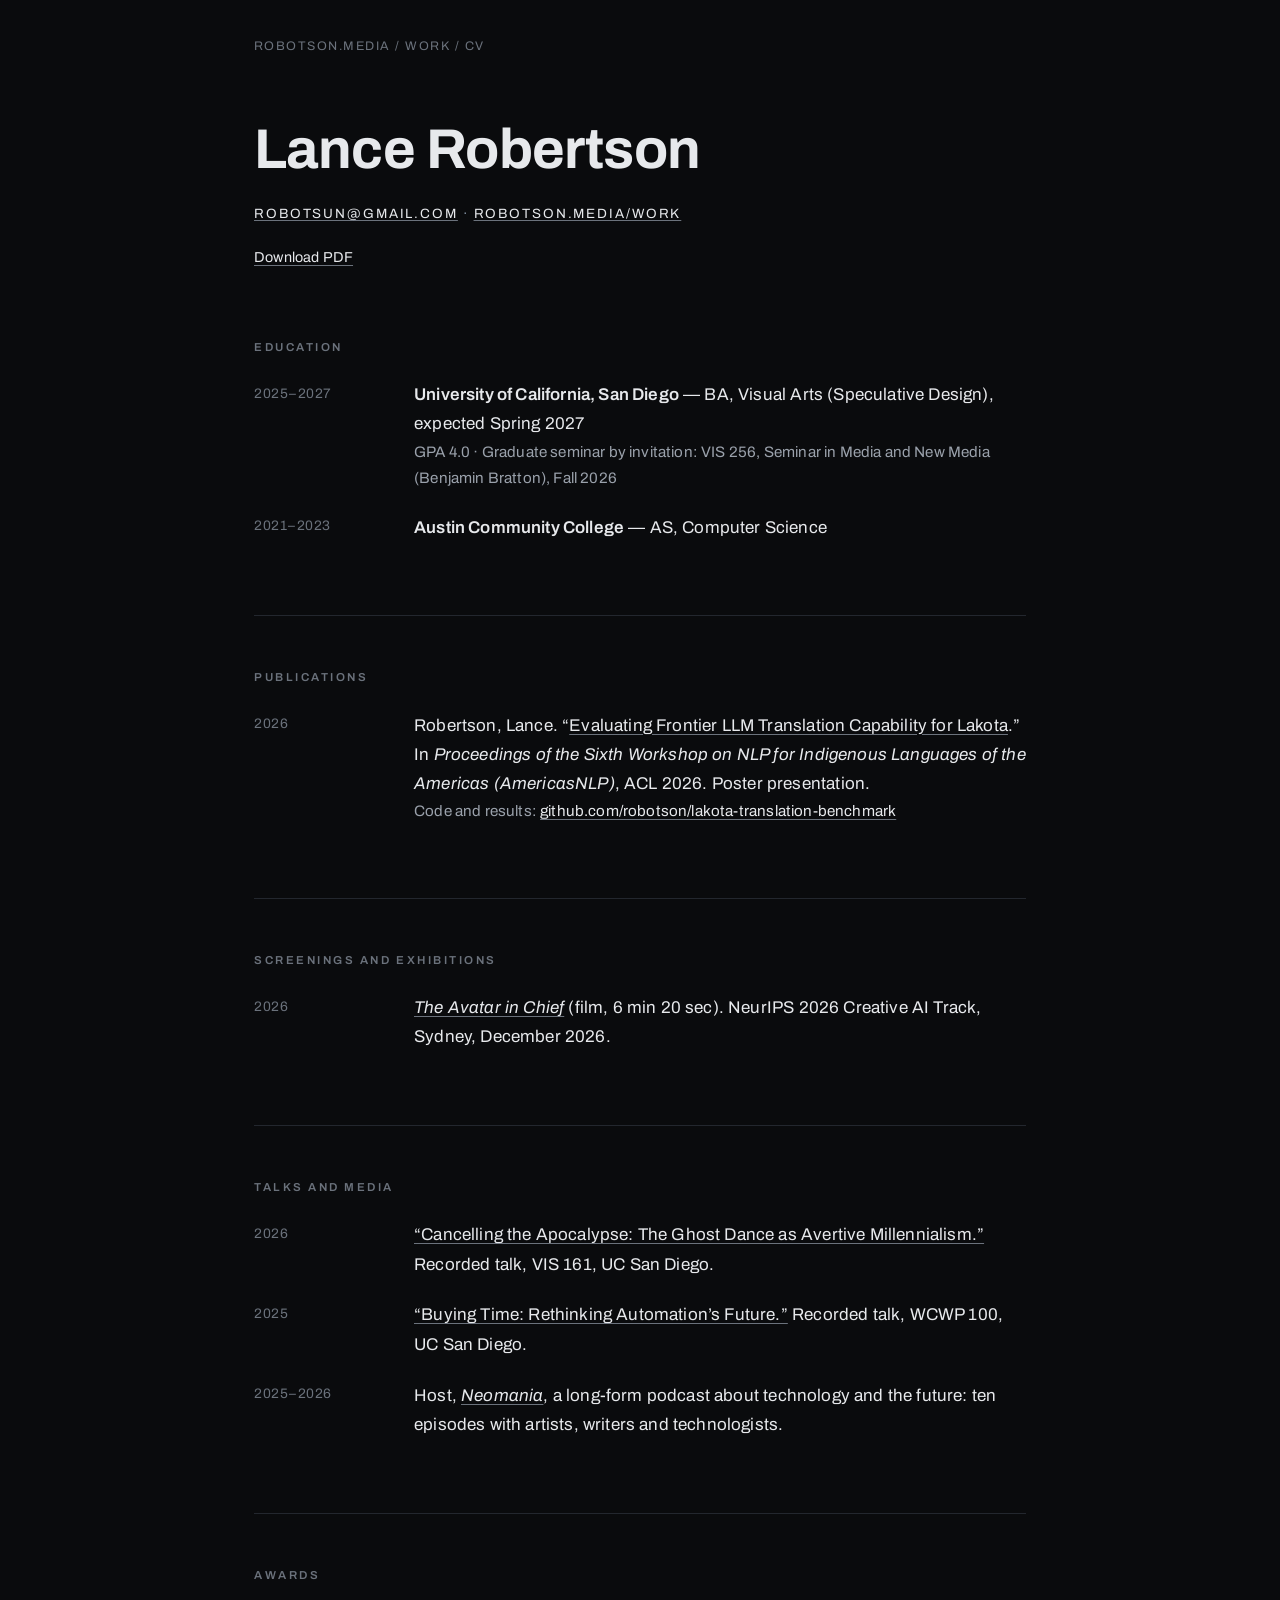
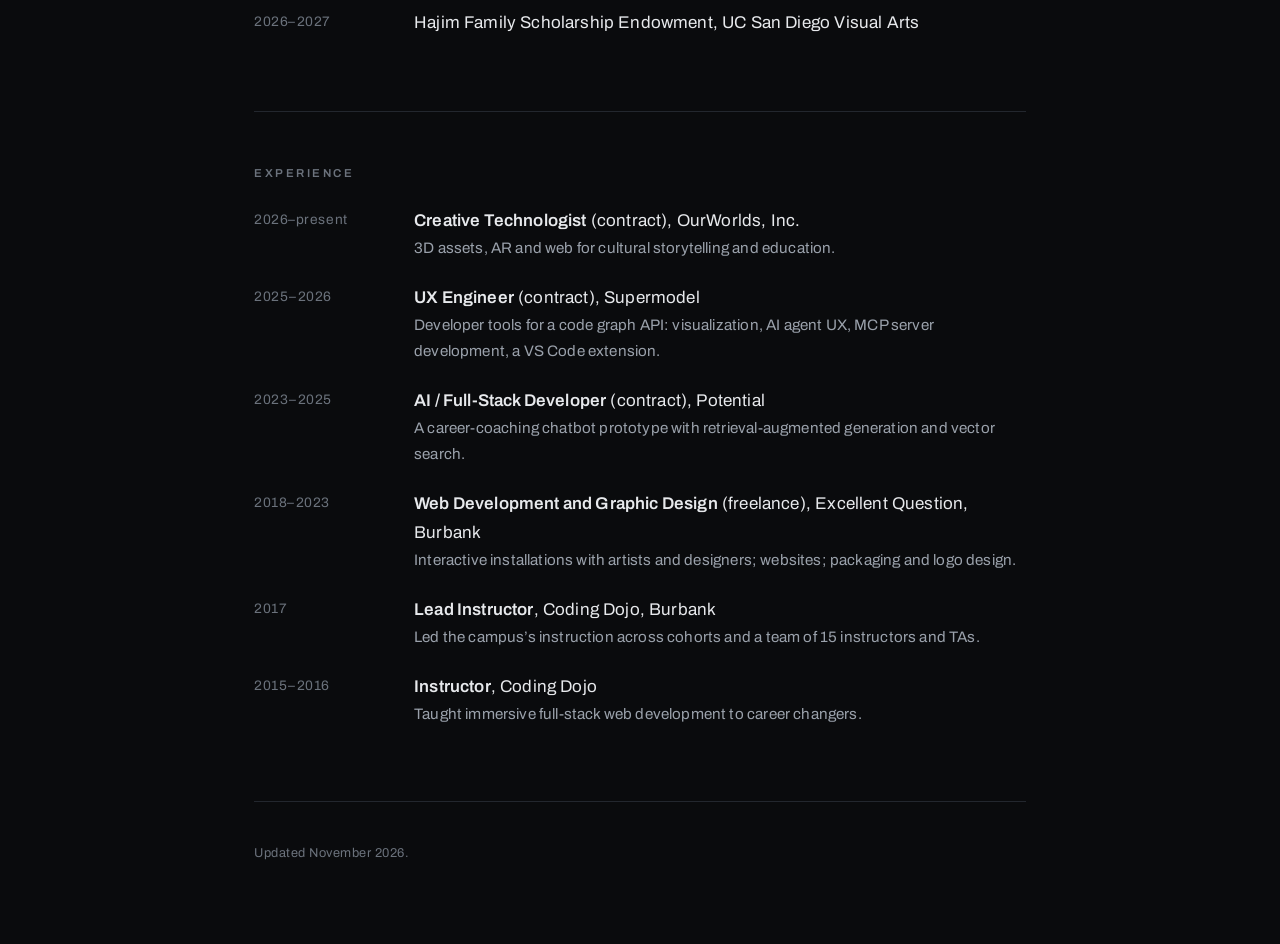
==== cv/index.html @ a9180d60 "New homepage; obfuscate email on homepage and CV - Replace index.html with the approved redesign (bi" ====
<!DOCTYPE html>
<html lang="en">
<head>
    <meta charset="UTF-8">
    <meta name="viewport" content="width=device-width, initial-scale=1.0">
    <meta name="robots" content="noindex">
    <title>CV — Lance Robertson</title>
    <meta name="description" content="Curriculum vitae of Lance Robertson.">
    <meta property="og:title" content="CV — Lance Robertson">
    <meta property="og:description" content="Curriculum vitae of Lance Robertson.">
    <meta property="og:url" content="https://robotson.media/cv/">
    <link rel="preconnect" href="https://fonts.googleapis.com">
    <link rel="preconnect" href="https://fonts.gstatic.com" crossorigin>
    <link href="https://fonts.googleapis.com/css2?family=Archivo:wght@400;500;600;700&display=swap" rel="stylesheet">
    <link rel="stylesheet" href="/assets/work.css">
</head>
<body>
<main class="wrap">

    <nav class="crumbs"><a href="/">robotson.media</a> / <a href="/work/">work</a> / cv</nav>

    <header class="hero hero--left">
        <h1 class="title">Lance Robertson</h1>
        <p class="meta"><a class="em" data-u="robotsun" data-d="gmail.com">robotsun [at] gmail [dot] com</a> · <a href="/work/">robotson.media/work</a></p>
        <p class="links noprint"><a href="/cv/Lance-Robertson-CV.pdf">Download PDF</a></p>
    </header>

    <section class="block" id="education">
        <p class="eyebrow">Education</p>
        <ul class="entries">
            <li><span class="when">2025–2027</span><span class="what"><strong>University of California, San Diego</strong> — BA, Visual Arts (Speculative Design), expected Spring 2027<span class="note">GPA 4.0 · Graduate seminar by invitation: VIS 256, Seminar in Media and New Media (Benjamin Bratton), Fall 2026</span></span></li>
            <li><span class="when">2021–2023</span><span class="what"><strong>Austin Community College</strong> — AS, Computer Science</span></li>
        </ul>
    </section>

    <section class="block" id="publications">
        <p class="eyebrow">Publications</p>
        <ul class="entries">
            <li><span class="when">2026</span><span class="what">Robertson, Lance. “<a href="https://aclanthology.org/2026.americasnlp-6.2/">Evaluating Frontier LLM Translation Capability for Lakota</a>.” In <em>Proceedings of the Sixth Workshop on NLP for Indigenous Languages of the Americas (AmericasNLP)</em>, ACL 2026. Poster presentation.<span class="note">Code and results: <a href="https://github.com/robotson/lakota-translation-benchmark">github.com/robotson/lakota-translation-benchmark</a></span></span></li>
        </ul>
    </section>

    <section class="block" id="screenings">
        <p class="eyebrow">Screenings and exhibitions</p>
        <ul class="entries">
            <li><span class="when">2026</span><span class="what"><a href="/work/avatar-in-chief/"><em>The Avatar in Chief</em></a> (film, 6 min 20 sec). NeurIPS 2026 Creative AI Track, Sydney, December 2026.</span></li>
        </ul>
    </section>

    <section class="block" id="talks">
        <p class="eyebrow">Talks and media</p>
        <ul class="entries">
            <li><span class="when">2026</span><span class="what"><a href="/work/talks/#ghost-dance">“Cancelling the Apocalypse: The Ghost Dance as Avertive Millennialism.”</a> Recorded talk, VIS 161, UC San Diego.</span></li>
            <li><span class="when">2025</span><span class="what"><a href="/work/talks/#buying-time">“Buying Time: Rethinking Automation’s Future.”</a> Recorded talk, WCWP 100, UC San Diego.</span></li>
            <li><span class="when">2025–2026</span><span class="what">Host, <a href="https://neomania.net/"><em>Neomania</em></a>, a long-form podcast about technology and the future: ten episodes with artists, writers and technologists.</span></li>
        </ul>
    </section>

    <section class="block" id="awards">
        <p class="eyebrow">Awards</p>
        <ul class="entries">
            <li><span class="when">2026–2027</span><span class="what">Hajim Family Scholarship Endowment, UC San Diego Visual Arts</span></li>
        </ul>
    </section>

    <section class="block" id="experience">
        <p class="eyebrow">Experience</p>
        <ul class="entries">
            <li><span class="when">2026–present</span><span class="what"><strong>Creative Technologist</strong> (contract), OurWorlds, Inc.<span class="note">3D assets, AR and web for cultural storytelling and education.</span></span></li>
            <li><span class="when">2025–2026</span><span class="what"><strong>UX Engineer</strong> (contract), Supermodel<span class="note">Developer tools for a code graph API: visualization, AI agent UX, MCP server development, a VS Code extension.</span></span></li>
            <li><span class="when">2023–2025</span><span class="what"><strong>AI / Full-Stack Developer</strong> (contract), Potential<span class="note">A career-coaching chatbot prototype with retrieval-augmented generation and vector search.</span></span></li>
            <li><span class="when">2018–2023</span><span class="what"><strong>Web Development and Graphic Design</strong> (freelance), Excellent Question, Burbank<span class="note">Interactive installations with artists and designers; websites; packaging and logo design.</span></span></li>
            <li><span class="when">2017</span><span class="what"><strong>Lead Instructor</strong>, Coding Dojo, Burbank<span class="note">Led the campus’s instruction across cohorts and a team of 15 instructors and TAs.</span></span></li>
            <li><span class="when">2015–2016</span><span class="what"><strong>Instructor</strong>, Coding Dojo<span class="note">Taught immersive full-stack web development to career changers.</span></span></li>
        </ul>
    </section>

    <footer class="colophon">Updated November 2026.</footer>
</main>
<script src="/assets/contact.js" defer></script>
</body>
</html>
---- assets/work.css ----
/* Shared styles for /cv/ and /work/ pages. Matches /work/avatar-in-chief/. */
:root {
  --ground: #0a0b0d;
  --panel:  #101216;
  --hair:   #23272e;
  --text:   #e7e9ec;
  --muted:  #9aa1ab;
  --faint:  #6b727c;
  --cold:   #8fa0b3;
  --measure: 68ch;
}
* { box-sizing: border-box; }
html { -webkit-text-size-adjust: 100%; }
body {
  margin: 0;
  background-color: var(--ground);
  color: var(--text);
  font-family: 'Archivo', system-ui, -apple-system, 'Segoe UI', sans-serif;
  line-height: 1.72;
  font-size: 1.0625rem;
  letter-spacing: 0.01em;
  -webkit-font-smoothing: antialiased;
  text-rendering: optimizeLegibility;
}
a { color: var(--text); text-decoration-color: var(--faint); text-underline-offset: 0.18em; }
a:hover { color: var(--cold); text-decoration-color: var(--cold); }
.wrap { max-width: 820px; margin: 0 auto; padding: 0 1.5rem; }

.crumbs { padding-top: 2.25rem; font-size: 0.78rem; letter-spacing: 0.12em; text-transform: uppercase; color: var(--faint); }
.crumbs a { color: var(--faint); text-decoration: none; }
.crumbs a:hover { color: var(--cold); }

.hero { padding: 4rem 0 1rem; text-align: center; }
.hero--left { text-align: left; }
h1.title { font-weight: 700; font-size: clamp(2.1rem, 6.5vw, 3.5rem); line-height: 1.04; letter-spacing: -0.01em; margin: 0; text-wrap: balance; }
.meta { margin: 1.4rem 0 0; font-size: 0.84rem; letter-spacing: 0.14em; text-transform: uppercase; color: var(--cold); }

.figure { margin: 3rem auto 1rem; }
.figure img { display: block; width: 100%; height: auto; border: 1px solid var(--hair); background: var(--panel); }
.figure--narrow { max-width: 520px; }
.figure figcaption { margin-top: 0.85rem; font-size: 0.72rem; letter-spacing: 0.08em; text-transform: uppercase; color: var(--faint); text-align: center; }

.video { margin: 1.5rem 0 0.75rem; position: relative; aspect-ratio: 16 / 9; width: 100%; background: #000; border: 1px solid var(--hair); }
.video iframe { position: absolute; inset: 0; width: 100%; height: 100%; border: 0; }

section.block { padding: 3.25rem 0; border-top: 1px solid var(--hair); }
section.block:first-of-type { border-top: none; }
.eyebrow { font-size: 0.72rem; font-weight: 600; letter-spacing: 0.22em; text-transform: uppercase; color: var(--faint); margin: 0 0 1.4rem; }
.prose { max-width: var(--measure); }
.prose p { margin: 0 0 1.25rem; }
.prose p:last-child { margin-bottom: 0; }
.lede { font-size: 1.18rem; line-height: 1.6; }
h2.item { font-size: 1.3rem; font-weight: 600; line-height: 1.3; margin: 0 0 0.4rem; }
.sub { color: var(--muted); font-size: 0.95rem; margin: 0 0 1rem; }

/* Lists of entries (work index, CV) */
.entries { list-style: none; margin: 0; padding: 0; }
.entries li { display: grid; grid-template-columns: 8.5rem 1fr; gap: 0 1.5rem; padding: 0 0 1.35rem; }
.entries .when { color: var(--faint); font-size: 0.86rem; letter-spacing: 0.04em; padding-top: 0.12rem; }
.entries .what { min-width: 0; }
.entries .what strong { font-weight: 600; }
.entries .what .note { display: block; color: var(--muted); font-size: 0.95rem; }
.links { display: flex; flex-wrap: wrap; gap: 0.5rem 1.4rem; margin: 1.25rem 0 0; padding: 0; list-style: none; font-size: 0.9rem; }

.colophon { border-top: 1px solid var(--hair); padding: 2.5rem 0 5rem; font-size: 0.8rem; letter-spacing: 0.04em; color: var(--faint); }
.colophon a { color: inherit; }

@media (max-width: 600px) {
  .hero { padding-top: 2.75rem; }
  body { font-size: 1rem; }
  section.block { padding: 2.5rem 0; }
  .entries li { grid-template-columns: 1fr; }
  .entries .when { padding-top: 0; }
}
@media print {
  :root { --ground: #fff; --panel: #fff; --hair: #ccc; --text: #111; --muted: #444; --faint: #666; --cold: #333; }
  body { font-size: 10.5pt; line-height: 1.45; }
  .crumbs, .noprint { display: none; }
  .hero { padding: 0 0 0.5rem; }
  section.block { padding: 1rem 0; break-inside: avoid-page; }
  a { text-decoration: none; }
}
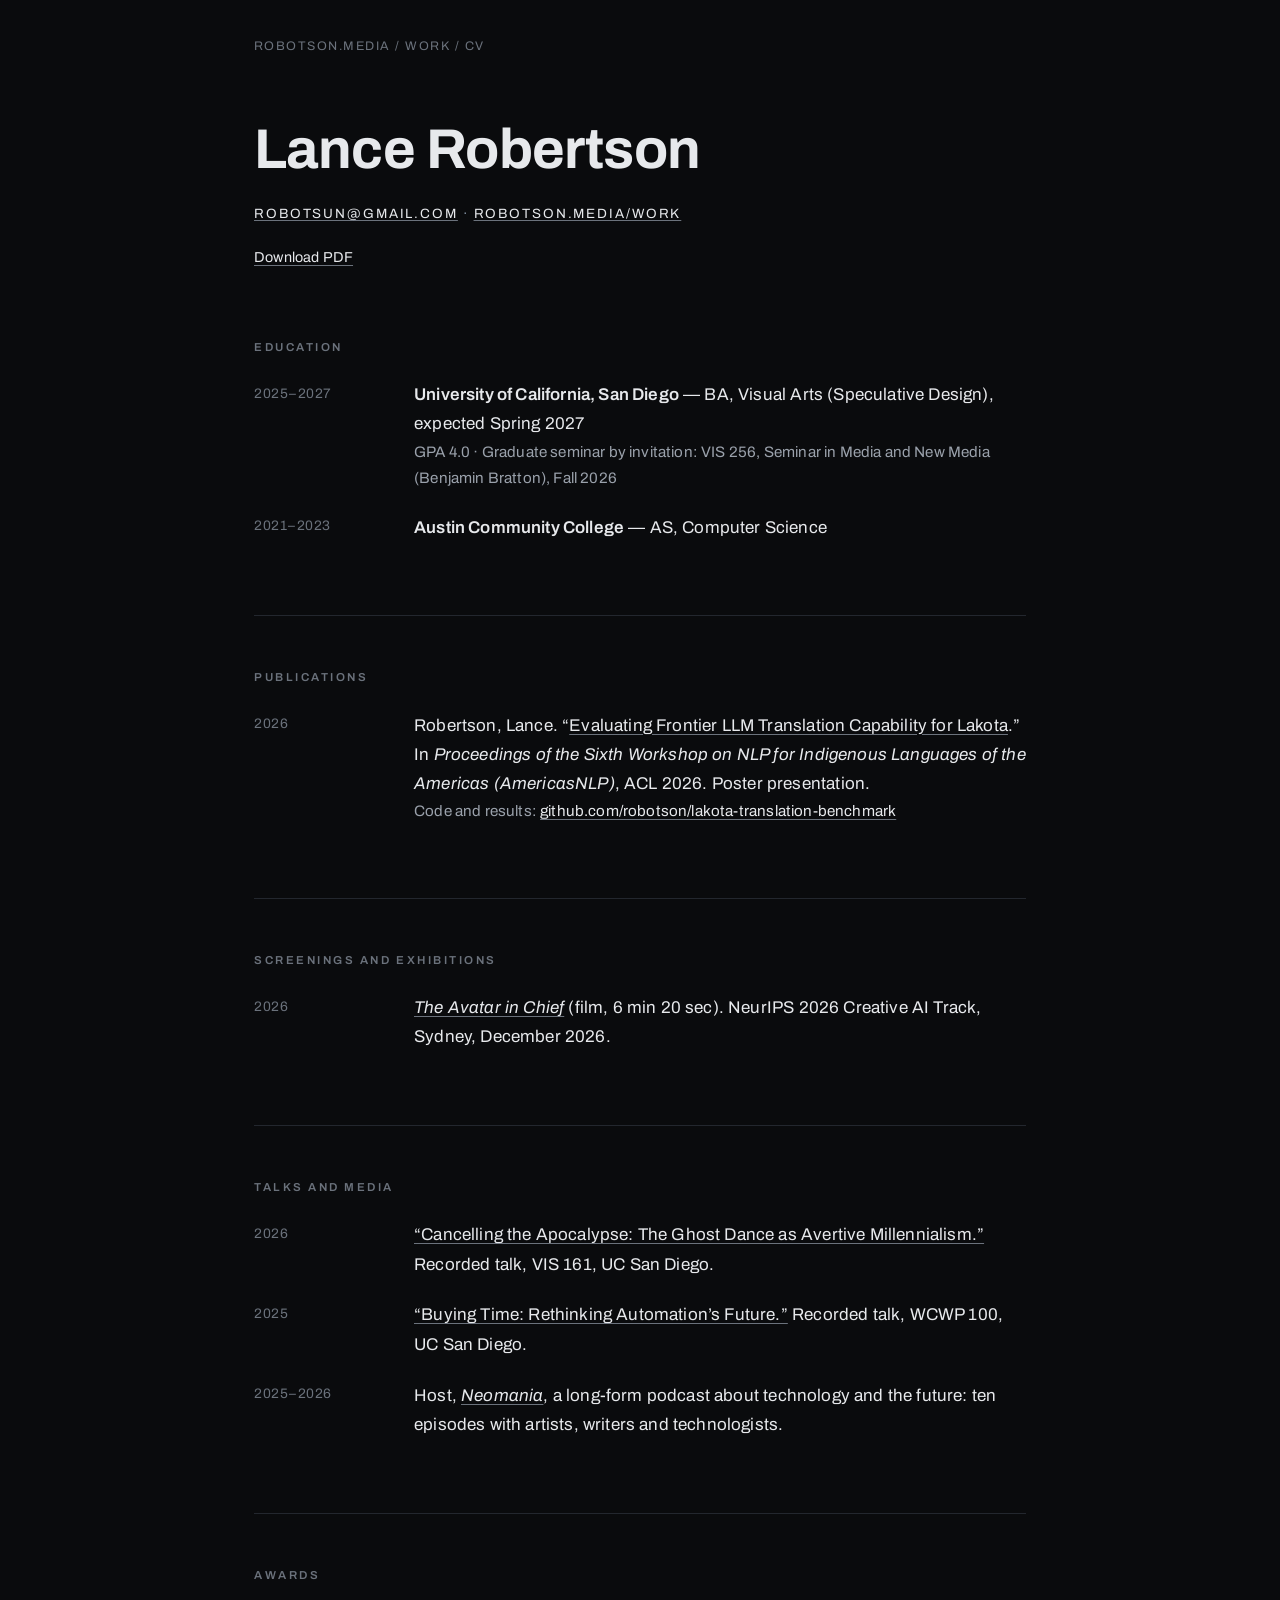
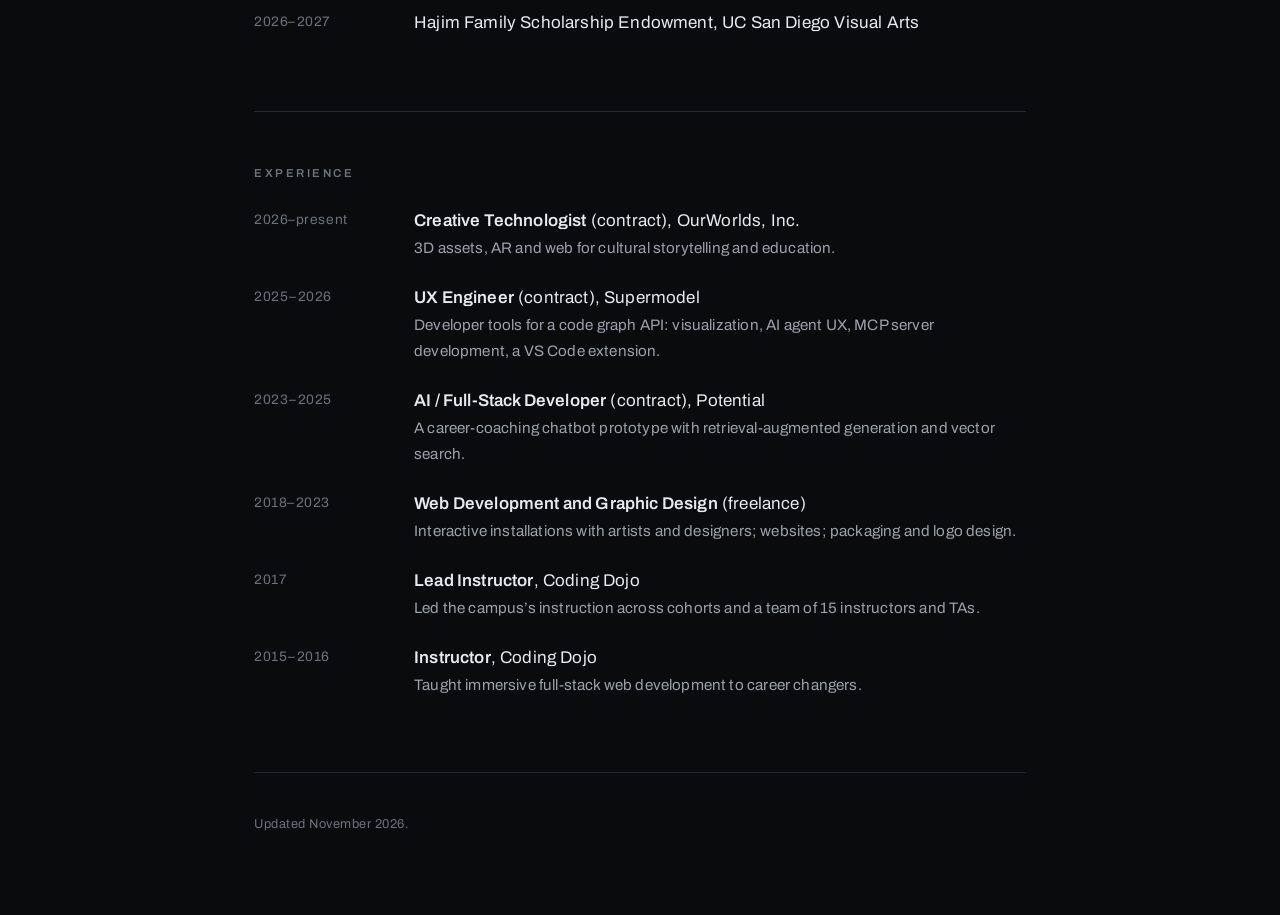
==== commit edd75f8c: "CV: drop Excellent Question and Burbank; regenerate PDF Co-Authored-By: Claude Opus 5.5 <noreply@ant" ====
--- a/cv/index.html
+++ b/cv/index.html
@@ -69,8 +69,8 @@
             <li><span class="when">2026–present</span><span class="what"><strong>Creative Technologist</strong> (contract), OurWorlds, Inc.<span class="note">3D assets, AR and web for cultural storytelling and education.</span></span></li>
             <li><span class="when">2025–2026</span><span class="what"><strong>UX Engineer</strong> (contract), Supermodel<span class="note">Developer tools for a code graph API: visualization, AI agent UX, MCP server development, a VS Code extension.</span></span></li>
             <li><span class="when">2023–2025</span><span class="what"><strong>AI / Full-Stack Developer</strong> (contract), Potential<span class="note">A career-coaching chatbot prototype with retrieval-augmented generation and vector search.</span></span></li>
-            <li><span class="when">2018–2023</span><span class="what"><strong>Web Development and Graphic Design</strong> (freelance), Excellent Question, Burbank<span class="note">Interactive installations with artists and designers; websites; packaging and logo design.</span></span></li>
-            <li><span class="when">2017</span><span class="what"><strong>Lead Instructor</strong>, Coding Dojo, Burbank<span class="note">Led the campus’s instruction across cohorts and a team of 15 instructors and TAs.</span></span></li>
+            <li><span class="when">2018–2023</span><span class="what"><strong>Web Development and Graphic Design</strong> (freelance)<span class="note">Interactive installations with artists and designers; websites; packaging and logo design.</span></span></li>
+            <li><span class="when">2017</span><span class="what"><strong>Lead Instructor</strong>, Coding Dojo<span class="note">Led the campus’s instruction across cohorts and a team of 15 instructors and TAs.</span></span></li>
             <li><span class="when">2015–2016</span><span class="what"><strong>Instructor</strong>, Coding Dojo<span class="note">Taught immersive full-stack web development to career changers.</span></span></li>
         </ul>
     </section>
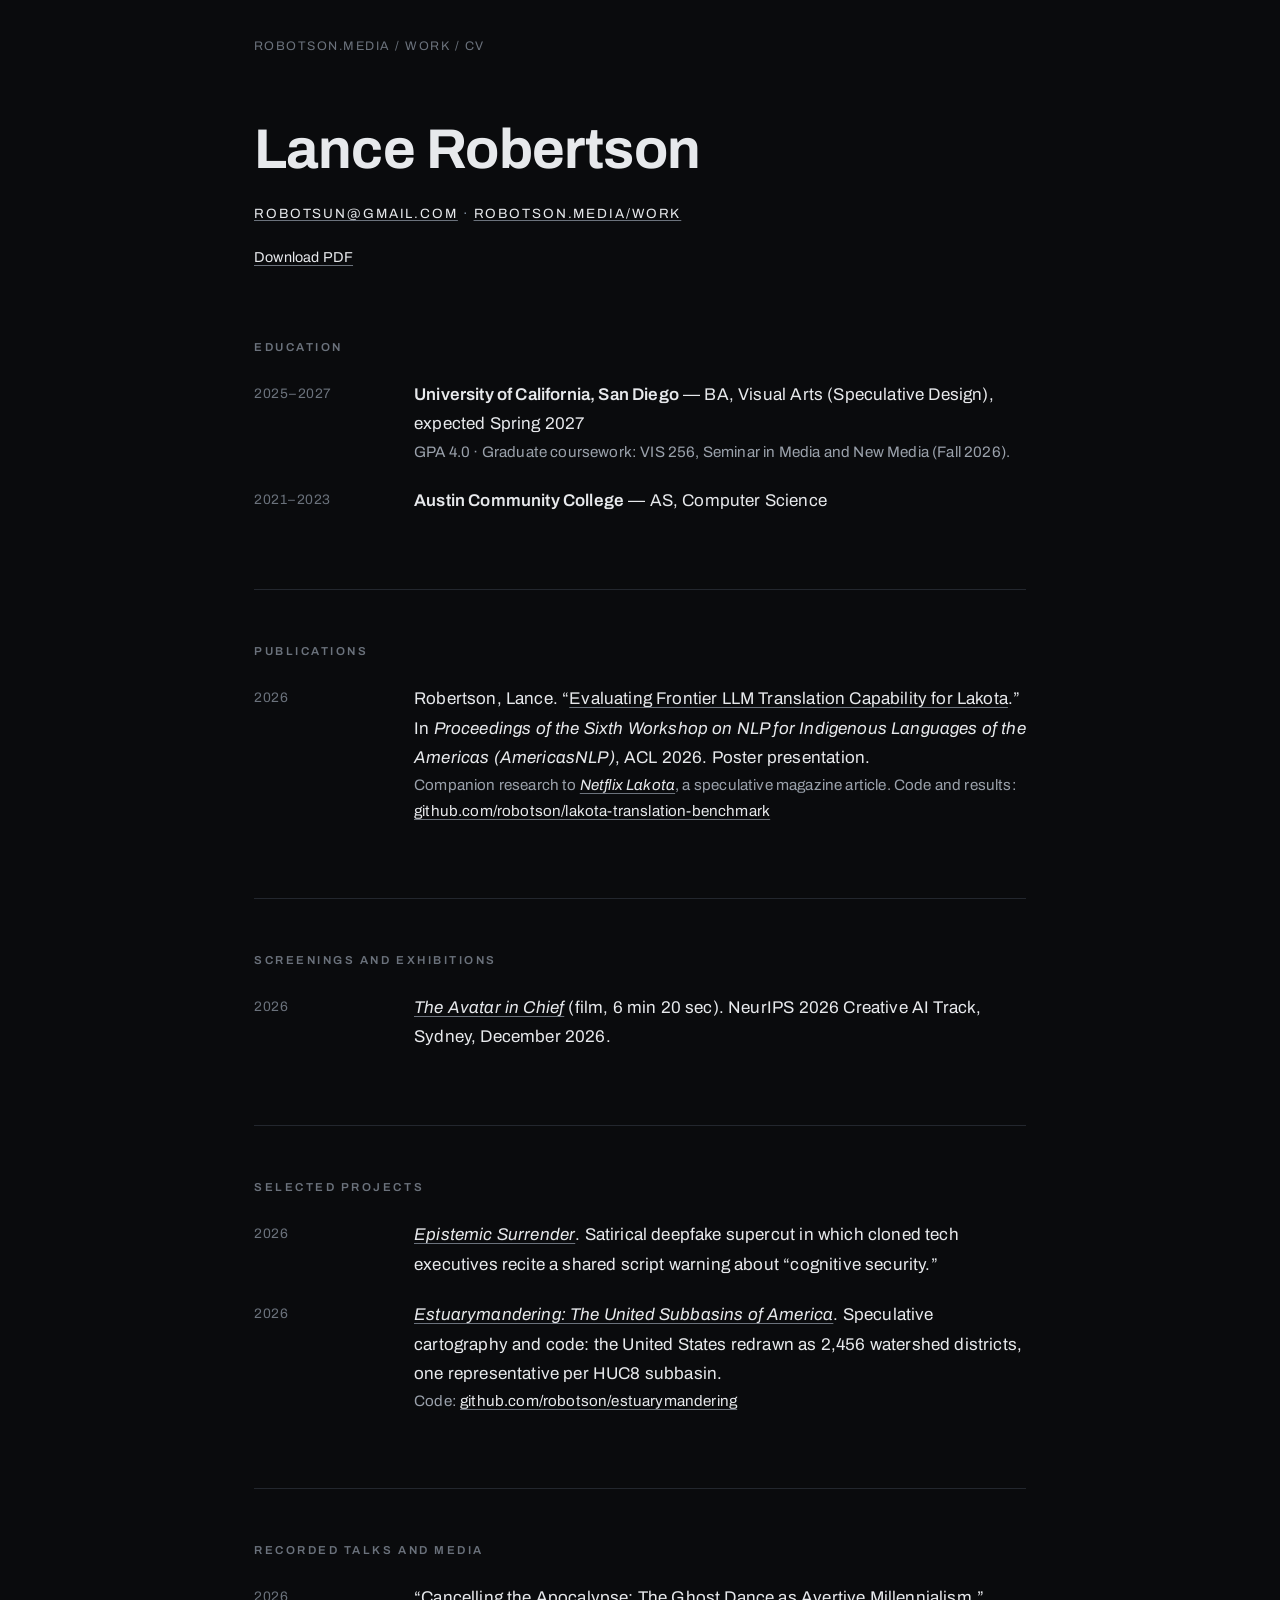
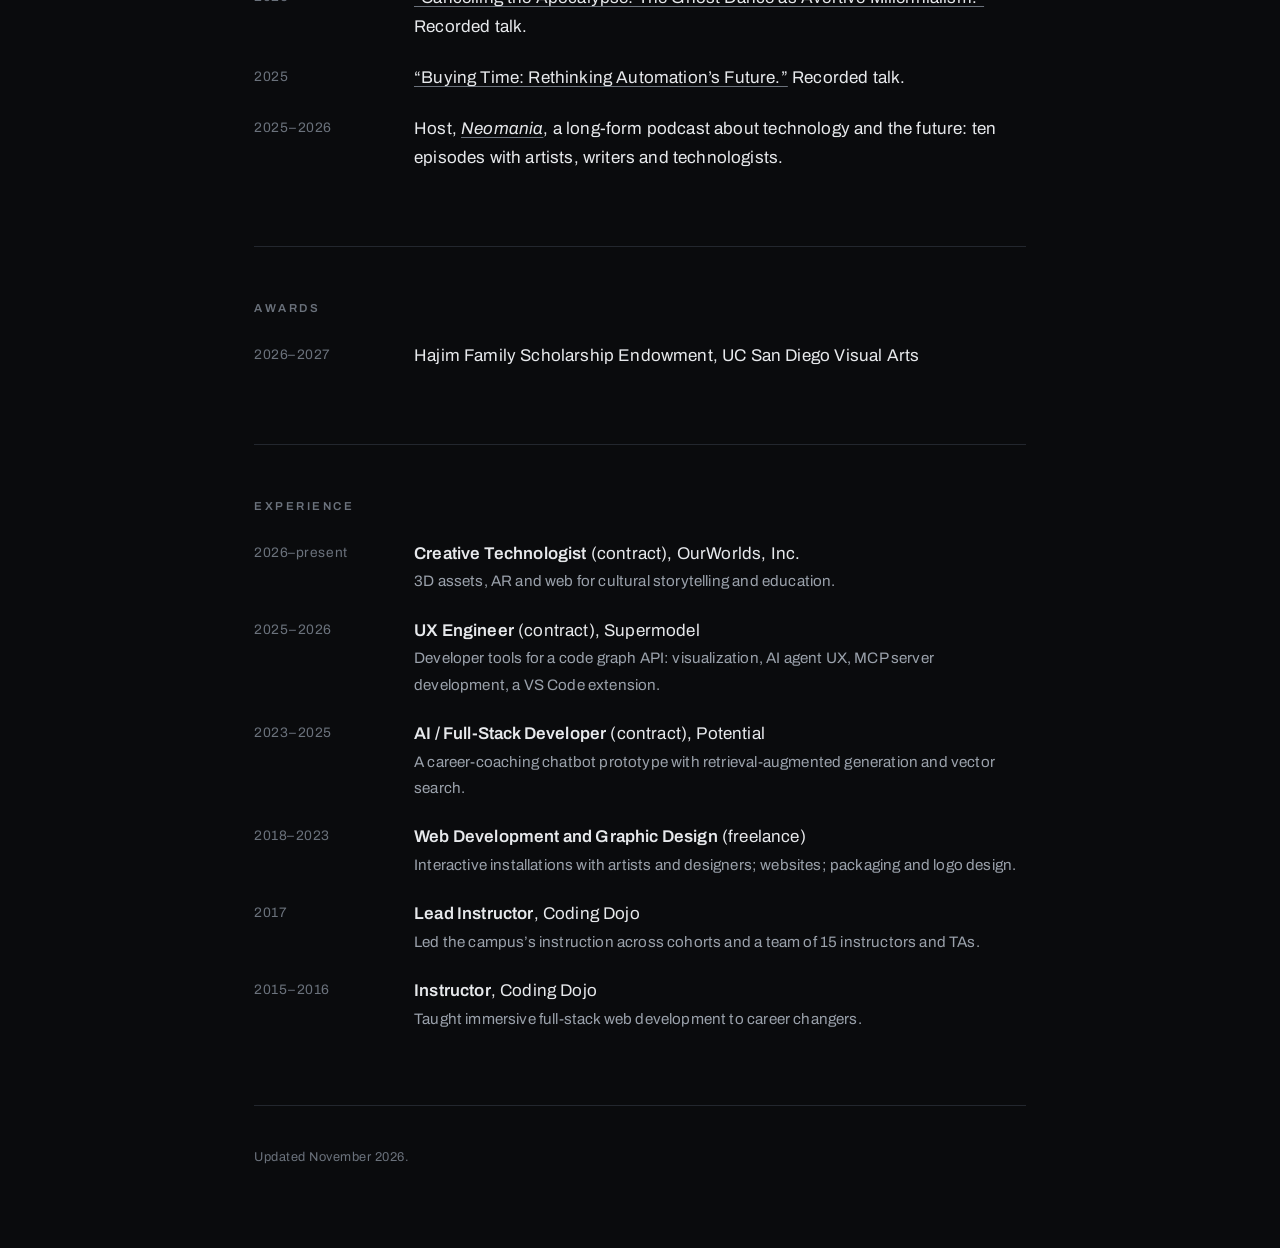
==== commit ab6afa5d: "Add Epistemic Surrender and Estuarymandering; neutral CV wording; new bio - New project pages: /work" ====
--- a/cv/index.html
+++ b/cv/index.html
@@ -17,18 +17,18 @@
 <body>
 <main class="wrap">
 
-    <nav class="crumbs"><a href="/">robotson.media</a> / <a href="/work/">work</a> / cv</nav>
+    <nav class="crumbs"><a href="/">robotson.media</a> / <a href="https://robotson.media/work/">work</a> / cv</nav>
 
     <header class="hero hero--left">
         <h1 class="title">Lance Robertson</h1>
-        <p class="meta"><a class="em" data-u="robotsun" data-d="gmail.com">robotsun [at] gmail [dot] com</a> · <a href="/work/">robotson.media/work</a></p>
-        <p class="links noprint"><a href="/cv/Lance-Robertson-CV.pdf">Download PDF</a></p>
+        <p class="meta"><a class="em" data-u="robotsun" data-d="gmail.com">robotsun [at] gmail [dot] com</a> · <a href="https://robotson.media/work/">robotson.media/work</a></p>
+        <p class="links noprint"><a href="https://robotson.media/cv/Lance-Robertson-CV.pdf">Download PDF</a></p>
     </header>
 
     <section class="block" id="education">
         <p class="eyebrow">Education</p>
         <ul class="entries">
-            <li><span class="when">2025–2027</span><span class="what"><strong>University of California, San Diego</strong> — BA, Visual Arts (Speculative Design), expected Spring 2027<span class="note">GPA 4.0 · Graduate seminar by invitation: VIS 256, Seminar in Media and New Media (Benjamin Bratton), Fall 2026</span></span></li>
+            <li><span class="when">2025–2027</span><span class="what"><strong>University of California, San Diego</strong> — BA, Visual Arts (Speculative Design), expected Spring 2027<span class="note">GPA 4.0 · Graduate coursework: VIS 256, Seminar in Media and New Media (Fall 2026).</span></span></li>
             <li><span class="when">2021–2023</span><span class="what"><strong>Austin Community College</strong> — AS, Computer Science</span></li>
         </ul>
     </section>
@@ -36,22 +36,30 @@
     <section class="block" id="publications">
         <p class="eyebrow">Publications</p>
         <ul class="entries">
-            <li><span class="when">2026</span><span class="what">Robertson, Lance. “<a href="https://aclanthology.org/2026.americasnlp-6.2/">Evaluating Frontier LLM Translation Capability for Lakota</a>.” In <em>Proceedings of the Sixth Workshop on NLP for Indigenous Languages of the Americas (AmericasNLP)</em>, ACL 2026. Poster presentation.<span class="note">Code and results: <a href="https://github.com/robotson/lakota-translation-benchmark">github.com/robotson/lakota-translation-benchmark</a></span></span></li>
+            <li><span class="when">2026</span><span class="what">Robertson, Lance. “<a href="https://aclanthology.org/2026.americasnlp-6.2/">Evaluating Frontier LLM Translation Capability for Lakota</a>.” In <em>Proceedings of the Sixth Workshop on NLP for Indigenous Languages of the Americas (AmericasNLP)</em>, ACL 2026. Poster presentation.<span class="note">Companion research to <a href="https://robotson.media/work/netflix-lakota/"><em>Netflix Lakota</em></a>, a speculative magazine article. Code and results: <a href="https://github.com/robotson/lakota-translation-benchmark">github.com/robotson/lakota-translation-benchmark</a></span></span></li>
         </ul>
     </section>
 
     <section class="block" id="screenings">
         <p class="eyebrow">Screenings and exhibitions</p>
         <ul class="entries">
-            <li><span class="when">2026</span><span class="what"><a href="/work/avatar-in-chief/"><em>The Avatar in Chief</em></a> (film, 6 min 20 sec). NeurIPS 2026 Creative AI Track, Sydney, December 2026.</span></li>
+            <li><span class="when">2026</span><span class="what"><a href="https://robotson.media/work/avatar-in-chief/"><em>The Avatar in Chief</em></a> (film, 6 min 20 sec). NeurIPS 2026 Creative AI Track, Sydney, December 2026.</span></li>
+        </ul>
+    </section>
+
+    <section class="block" id="projects">
+        <p class="eyebrow">Selected projects</p>
+        <ul class="entries">
+            <li><span class="when">2026</span><span class="what"><a href="https://robotson.media/work/epistemic-surrender/"><em>Epistemic Surrender</em></a>. Satirical deepfake supercut in which cloned tech executives recite a shared script warning about “cognitive security.”</span></li>
+            <li><span class="when">2026</span><span class="what"><a href="https://robotson.media/work/estuarymandering/"><em>Estuarymandering: The United Subbasins of America</em></a>. Speculative cartography and code: the United States redrawn as 2,456 watershed districts, one representative per HUC8 subbasin.<span class="note">Code: <a href="https://github.com/robotson/estuarymandering">github.com/robotson/estuarymandering</a></span></span></li>
         </ul>
     </section>
 
     <section class="block" id="talks">
-        <p class="eyebrow">Talks and media</p>
+        <p class="eyebrow">Recorded talks and media</p>
         <ul class="entries">
-            <li><span class="when">2026</span><span class="what"><a href="/work/talks/#ghost-dance">“Cancelling the Apocalypse: The Ghost Dance as Avertive Millennialism.”</a> Recorded talk, VIS 161, UC San Diego.</span></li>
-            <li><span class="when">2025</span><span class="what"><a href="/work/talks/#buying-time">“Buying Time: Rethinking Automation’s Future.”</a> Recorded talk, WCWP 100, UC San Diego.</span></li>
+            <li><span class="when">2026</span><span class="what"><a href="https://robotson.media/work/talks/#ghost-dance">“Cancelling the Apocalypse: The Ghost Dance as Avertive Millennialism.”</a> Recorded talk.</span></li>
+            <li><span class="when">2025</span><span class="what"><a href="https://robotson.media/work/talks/#buying-time">“Buying Time: Rethinking Automation’s Future.”</a> Recorded talk.</span></li>
             <li><span class="when">2025–2026</span><span class="what">Host, <a href="https://neomania.net/"><em>Neomania</em></a>, a long-form podcast about technology and the future: ten episodes with artists, writers and technologists.</span></li>
         </ul>
     </section>
--- a/assets/work.css
+++ b/assets/work.css
@@ -78,5 +78,7 @@
   .crumbs, .noprint { display: none; }
   .hero { padding: 0 0 0.5rem; }
   section.block { padding: 1rem 0; break-inside: avoid-page; }
+  .entries li { padding-bottom: 0.9rem; }
+  .colophon { padding: 1rem 0 0; }
   a { text-decoration: none; }
 }
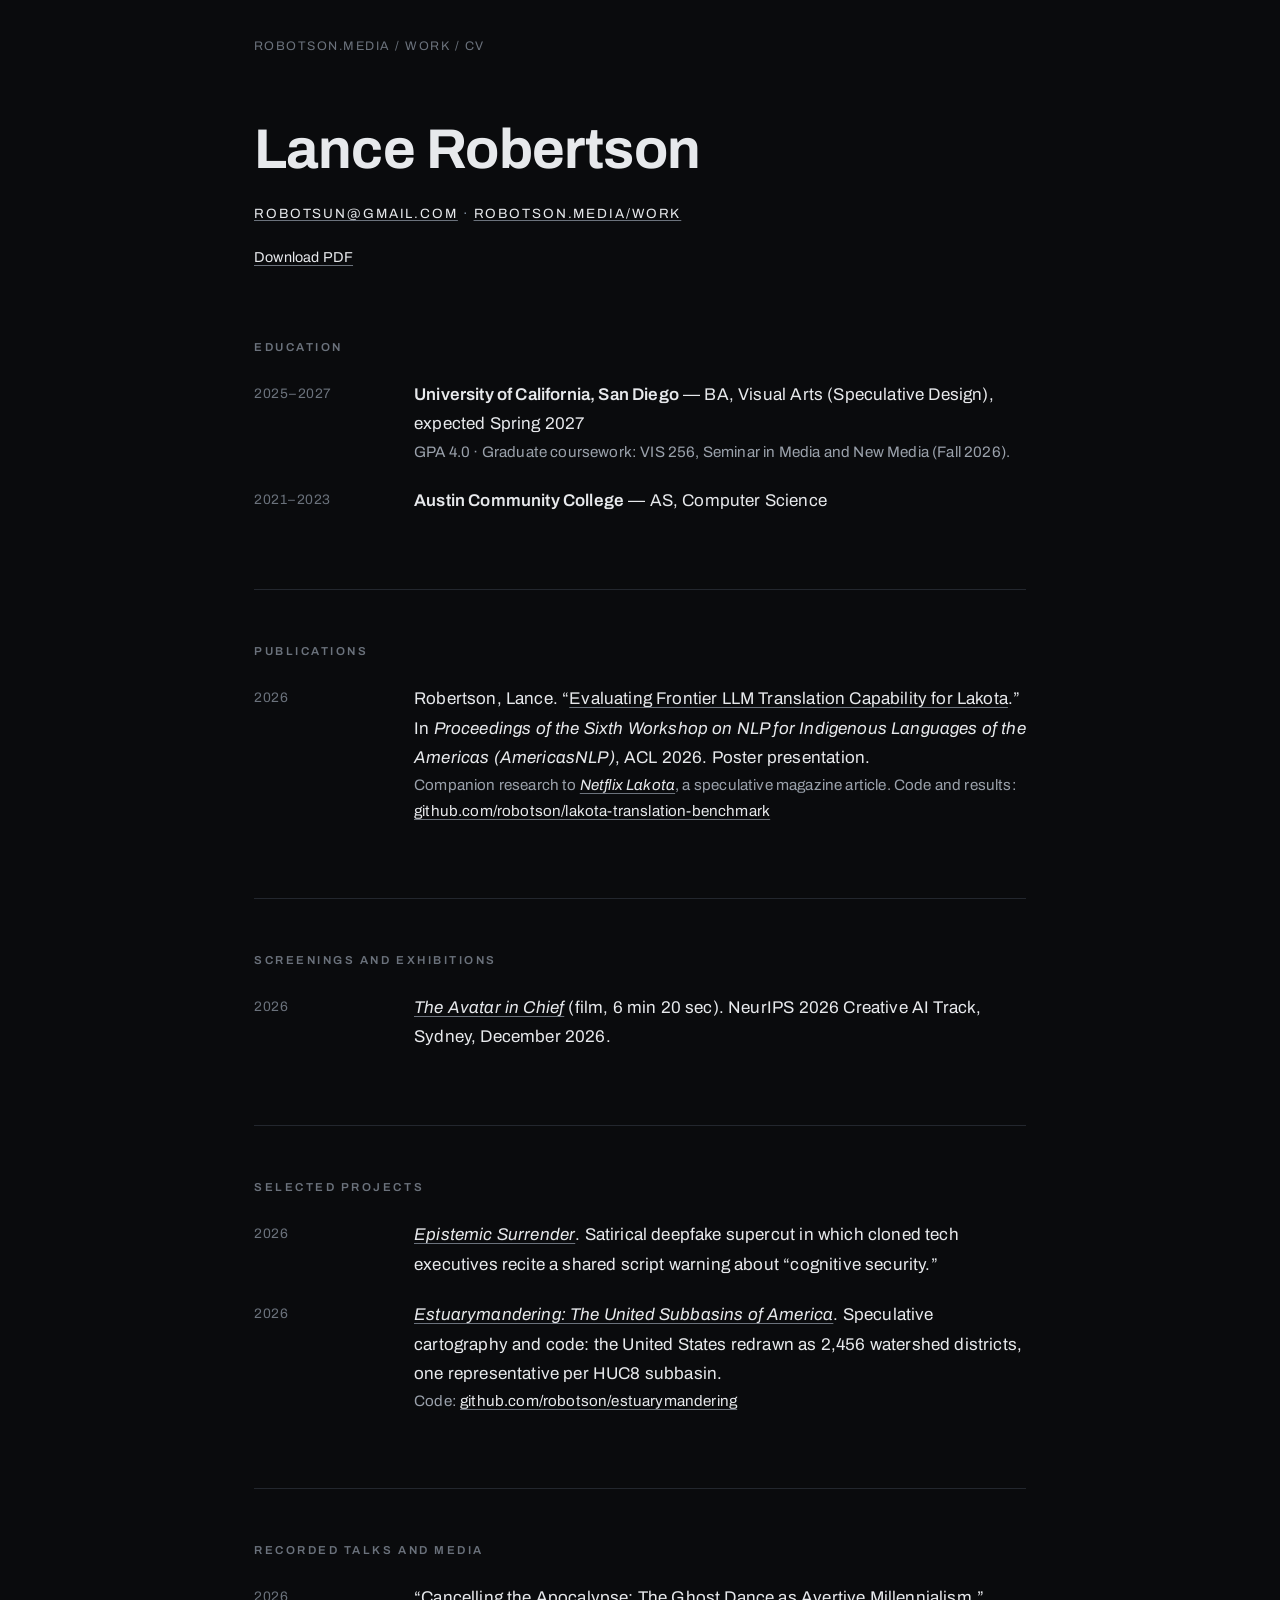
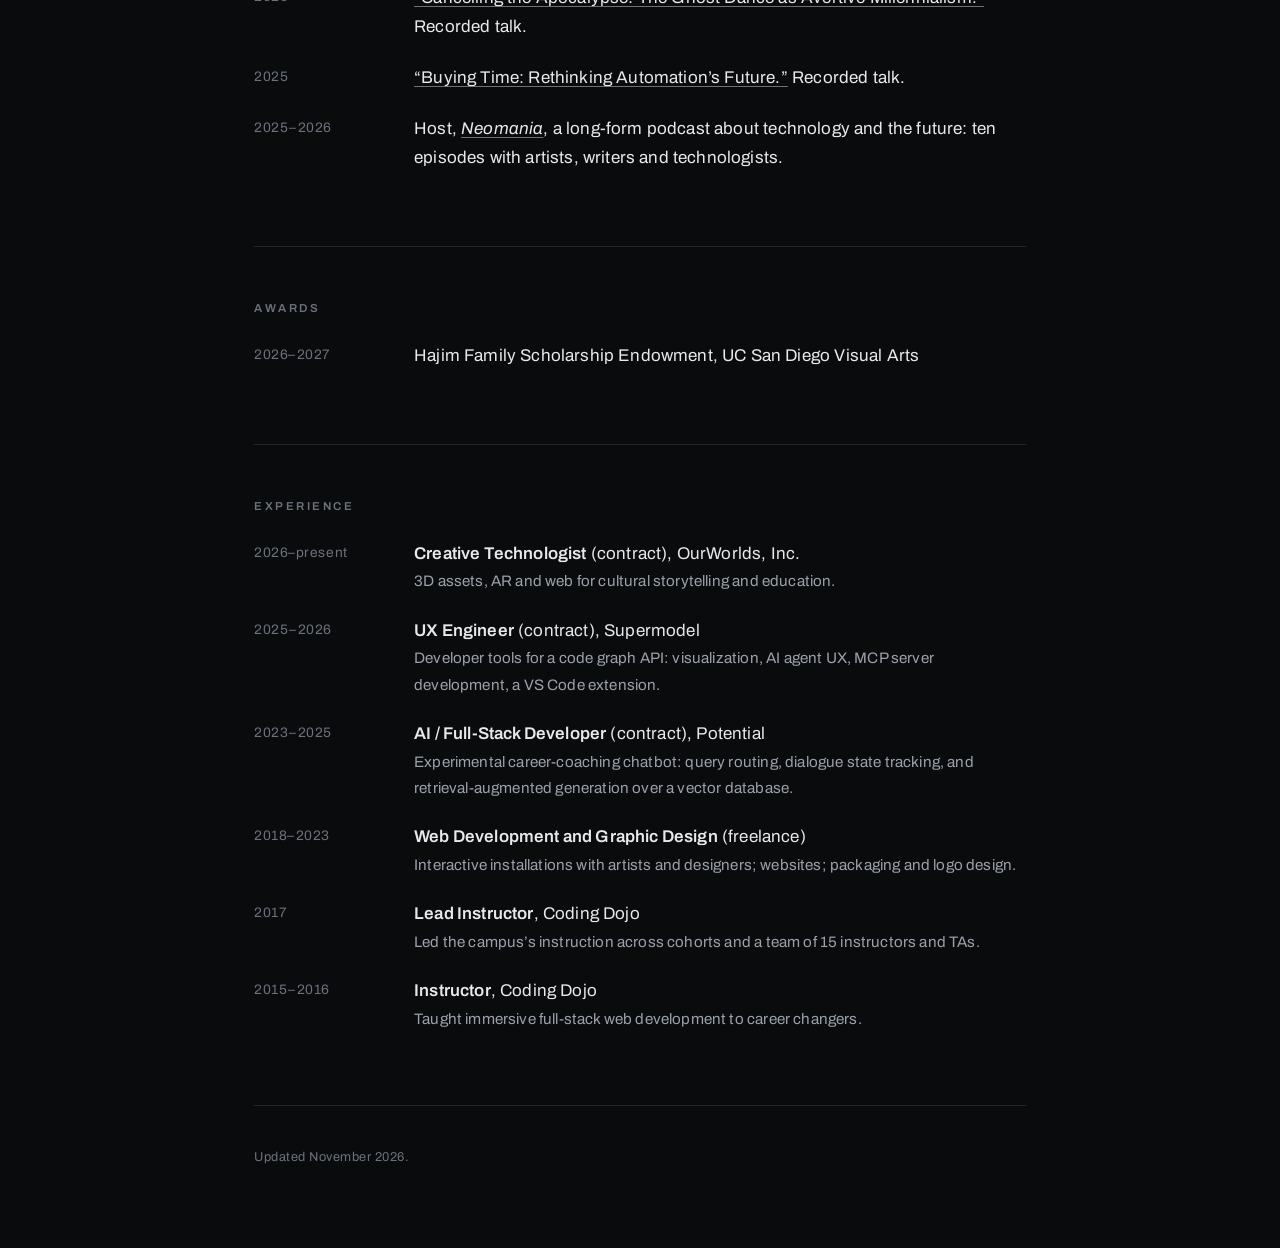
==== commit c34b868e: "CV: reword Potential entry; regenerate PDF Co-Authored-By: Claude Opus 5.5 <noreply@anthropic.com>" ====
--- a/cv/index.html
+++ b/cv/index.html
@@ -76,7 +76,7 @@
         <ul class="entries">
             <li><span class="when">2026–present</span><span class="what"><strong>Creative Technologist</strong> (contract), OurWorlds, Inc.<span class="note">3D assets, AR and web for cultural storytelling and education.</span></span></li>
             <li><span class="when">2025–2026</span><span class="what"><strong>UX Engineer</strong> (contract), Supermodel<span class="note">Developer tools for a code graph API: visualization, AI agent UX, MCP server development, a VS Code extension.</span></span></li>
-            <li><span class="when">2023–2025</span><span class="what"><strong>AI / Full-Stack Developer</strong> (contract), Potential<span class="note">A career-coaching chatbot prototype with retrieval-augmented generation and vector search.</span></span></li>
+            <li><span class="when">2023–2025</span><span class="what"><strong>AI / Full-Stack Developer</strong> (contract), Potential<span class="note">Experimental career-coaching chatbot: query routing, dialogue state tracking, and retrieval-augmented generation over a vector database.</span></span></li>
             <li><span class="when">2018–2023</span><span class="what"><strong>Web Development and Graphic Design</strong> (freelance)<span class="note">Interactive installations with artists and designers; websites; packaging and logo design.</span></span></li>
             <li><span class="when">2017</span><span class="what"><strong>Lead Instructor</strong>, Coding Dojo<span class="note">Led the campus’s instruction across cohorts and a team of 15 instructors and TAs.</span></span></li>
             <li><span class="when">2015–2016</span><span class="what"><strong>Instructor</strong>, Coding Dojo<span class="note">Taught immersive full-stack web development to career changers.</span></span></li>
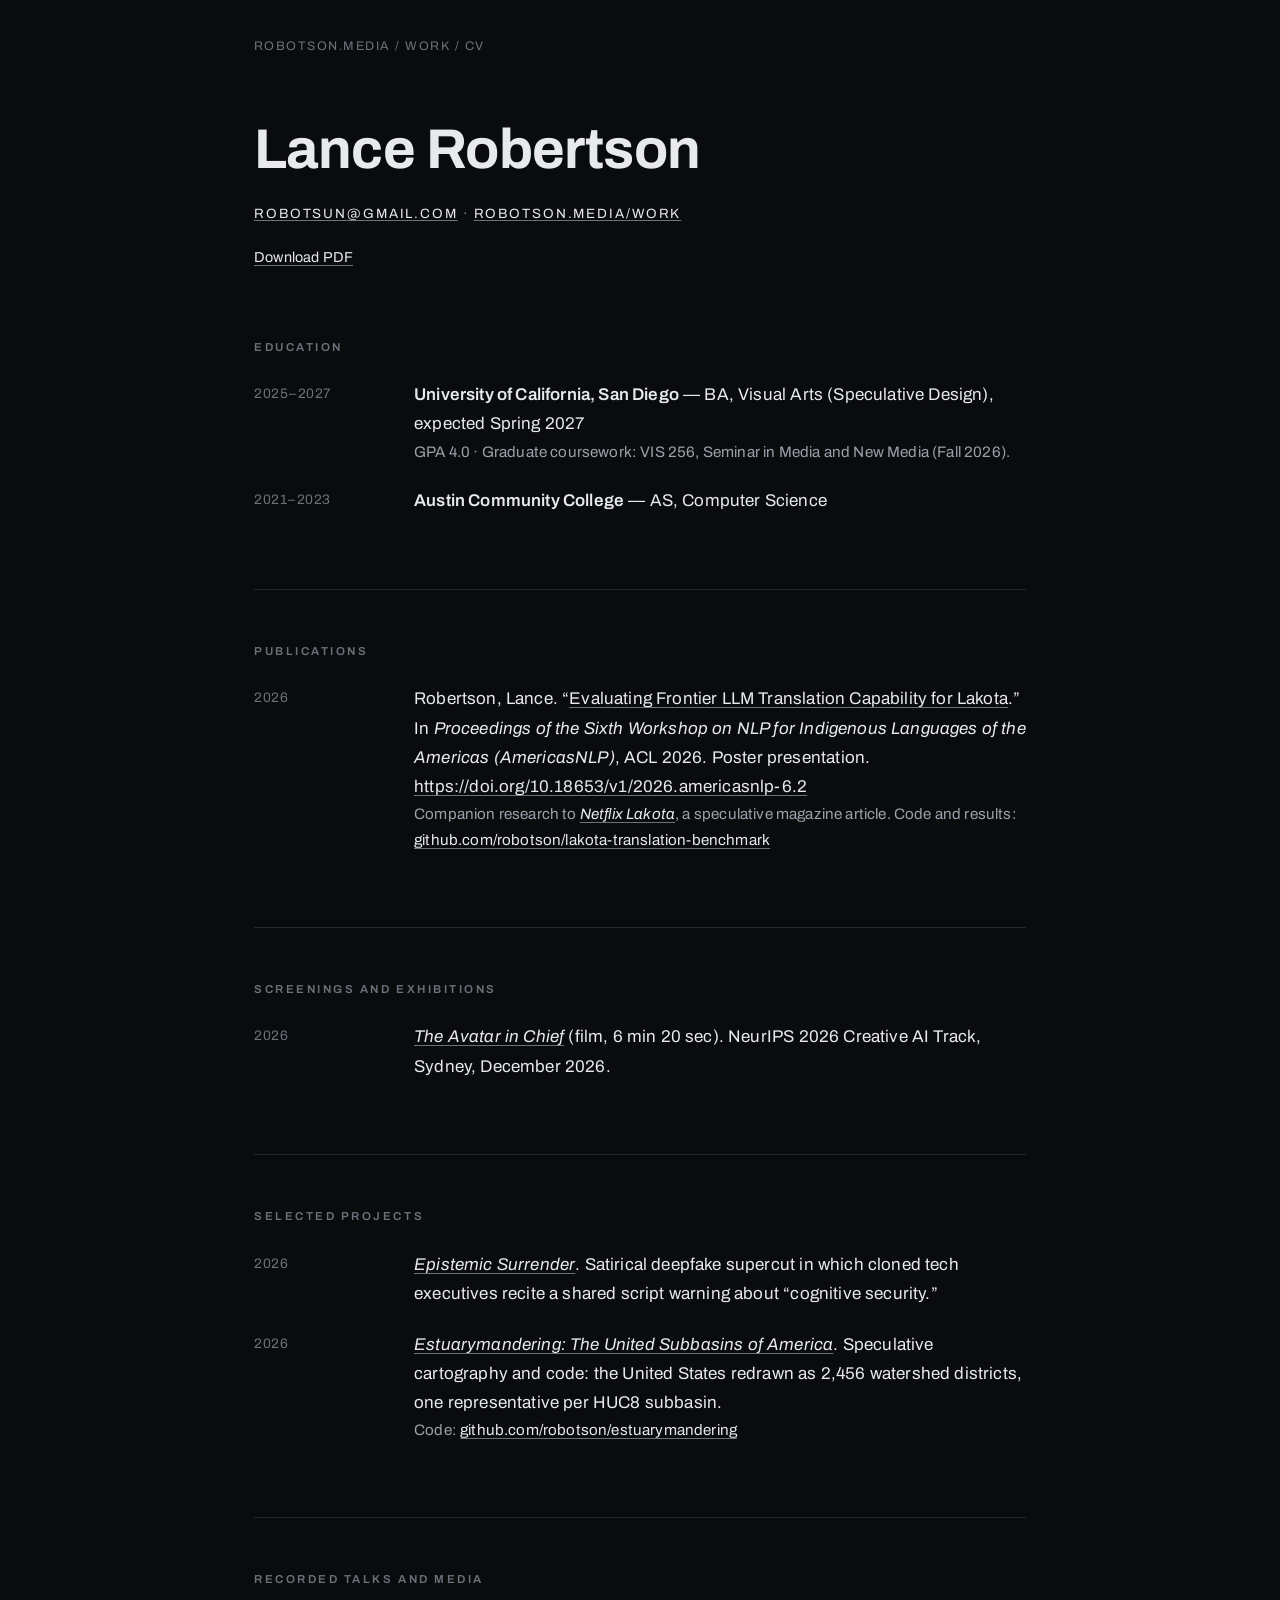
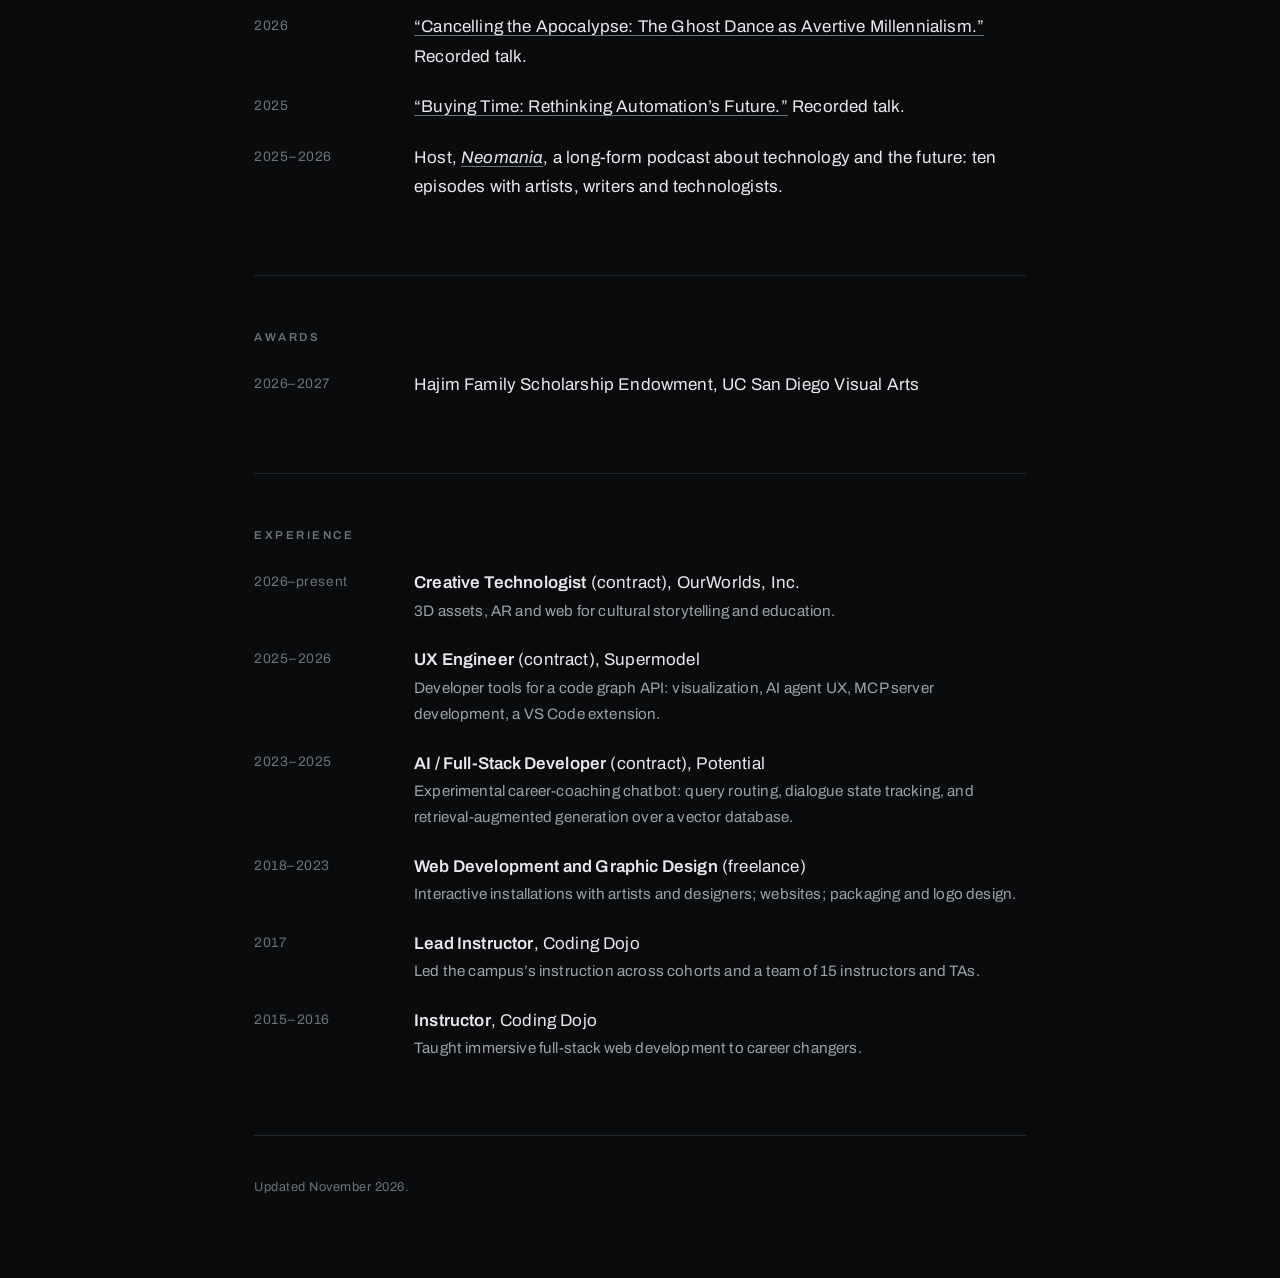
==== commit 69eafb1b: "CV: cite AmericasNLP paper by DOI; regenerate PDF Co-Authored-By: Claude Opus 5.5 <noreply@anthropic" ====
--- a/cv/index.html
+++ b/cv/index.html
@@ -36,7 +36,7 @@
     <section class="block" id="publications">
         <p class="eyebrow">Publications</p>
         <ul class="entries">
-            <li><span class="when">2026</span><span class="what">Robertson, Lance. “<a href="https://aclanthology.org/2026.americasnlp-6.2/">Evaluating Frontier LLM Translation Capability for Lakota</a>.” In <em>Proceedings of the Sixth Workshop on NLP for Indigenous Languages of the Americas (AmericasNLP)</em>, ACL 2026. Poster presentation.<span class="note">Companion research to <a href="https://robotson.media/work/netflix-lakota/"><em>Netflix Lakota</em></a>, a speculative magazine article. Code and results: <a href="https://github.com/robotson/lakota-translation-benchmark">github.com/robotson/lakota-translation-benchmark</a></span></span></li>
+            <li><span class="when">2026</span><span class="what">Robertson, Lance. “<a href="https://doi.org/10.18653/v1/2026.americasnlp-6.2">Evaluating Frontier LLM Translation Capability for Lakota</a>.” In <em>Proceedings of the Sixth Workshop on NLP for Indigenous Languages of the Americas (AmericasNLP)</em>, ACL 2026. Poster presentation. <a href="https://doi.org/10.18653/v1/2026.americasnlp-6.2">https://doi.org/10.18653/v1/2026.americasnlp-6.2</a><span class="note">Companion research to <a href="https://robotson.media/work/netflix-lakota/"><em>Netflix Lakota</em></a>, a speculative magazine article. Code and results: <a href="https://github.com/robotson/lakota-translation-benchmark">github.com/robotson/lakota-translation-benchmark</a></span></span></li>
         </ul>
     </section>
 
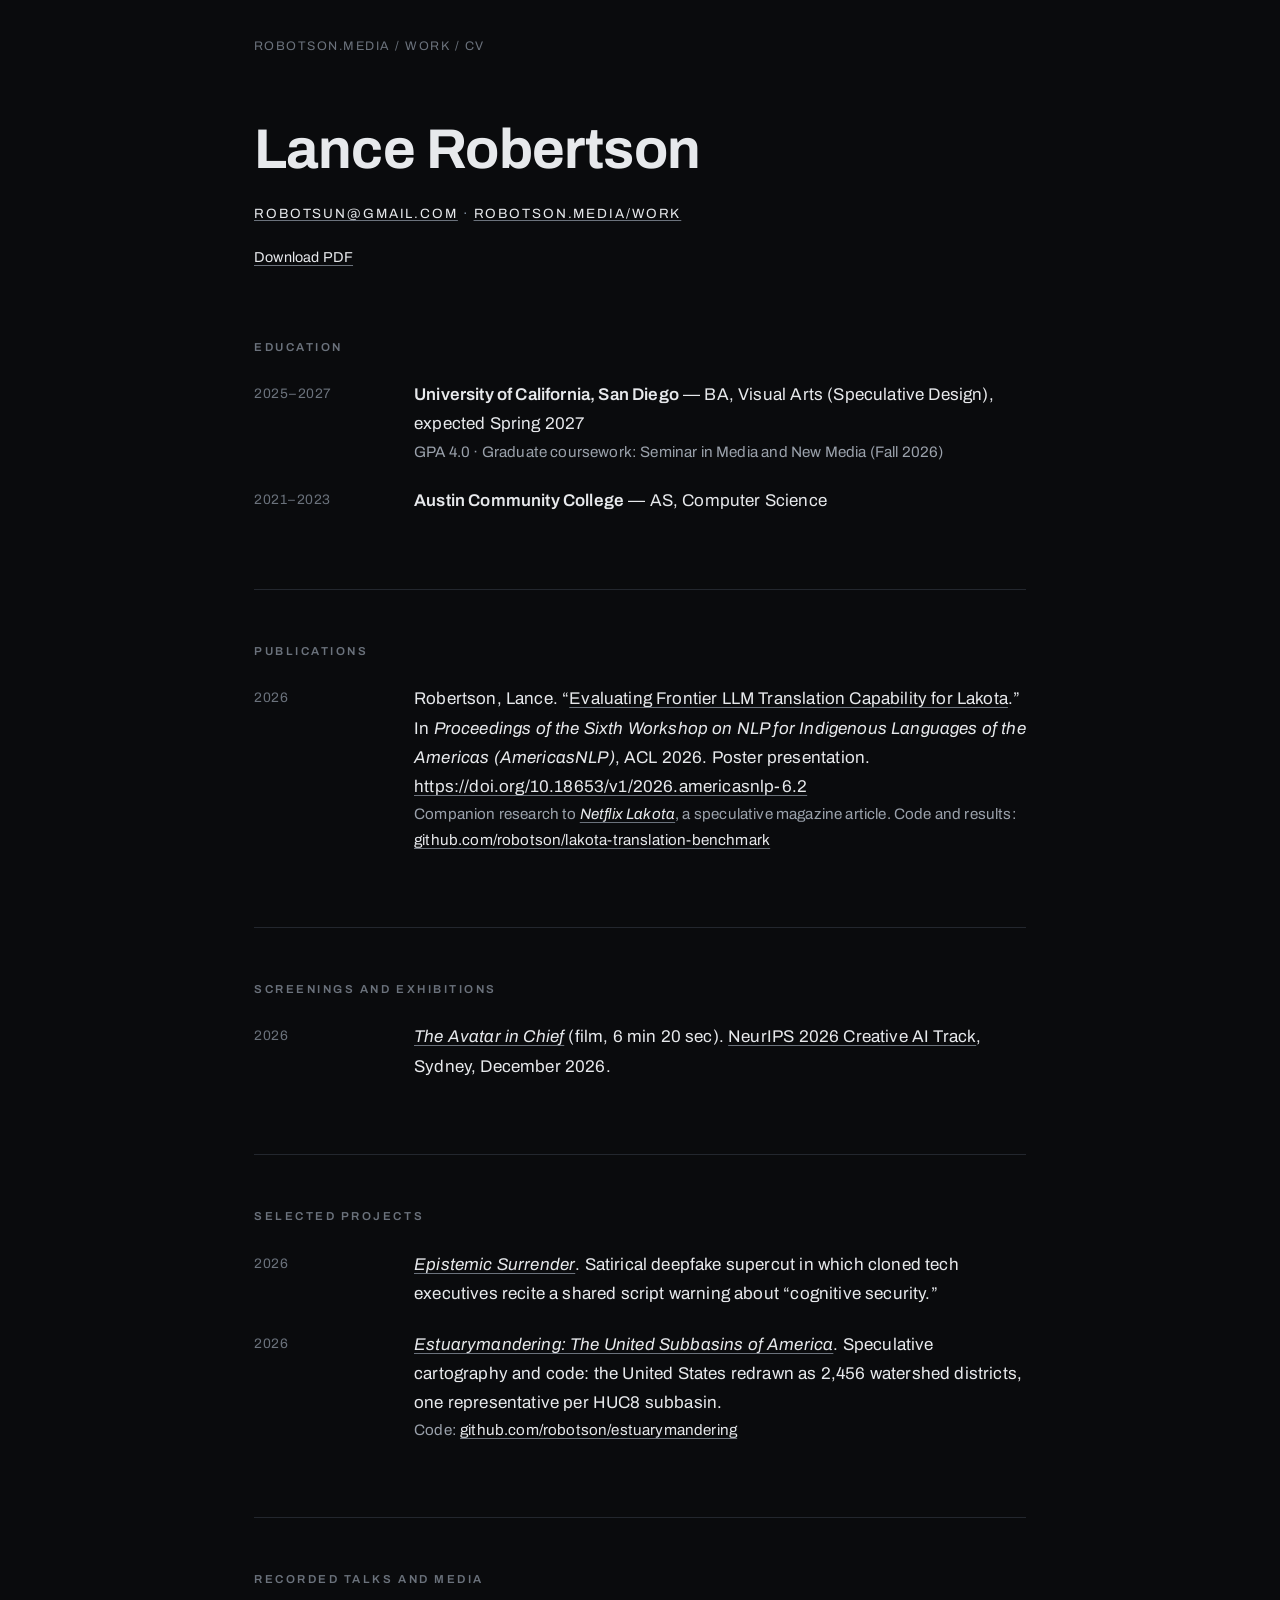
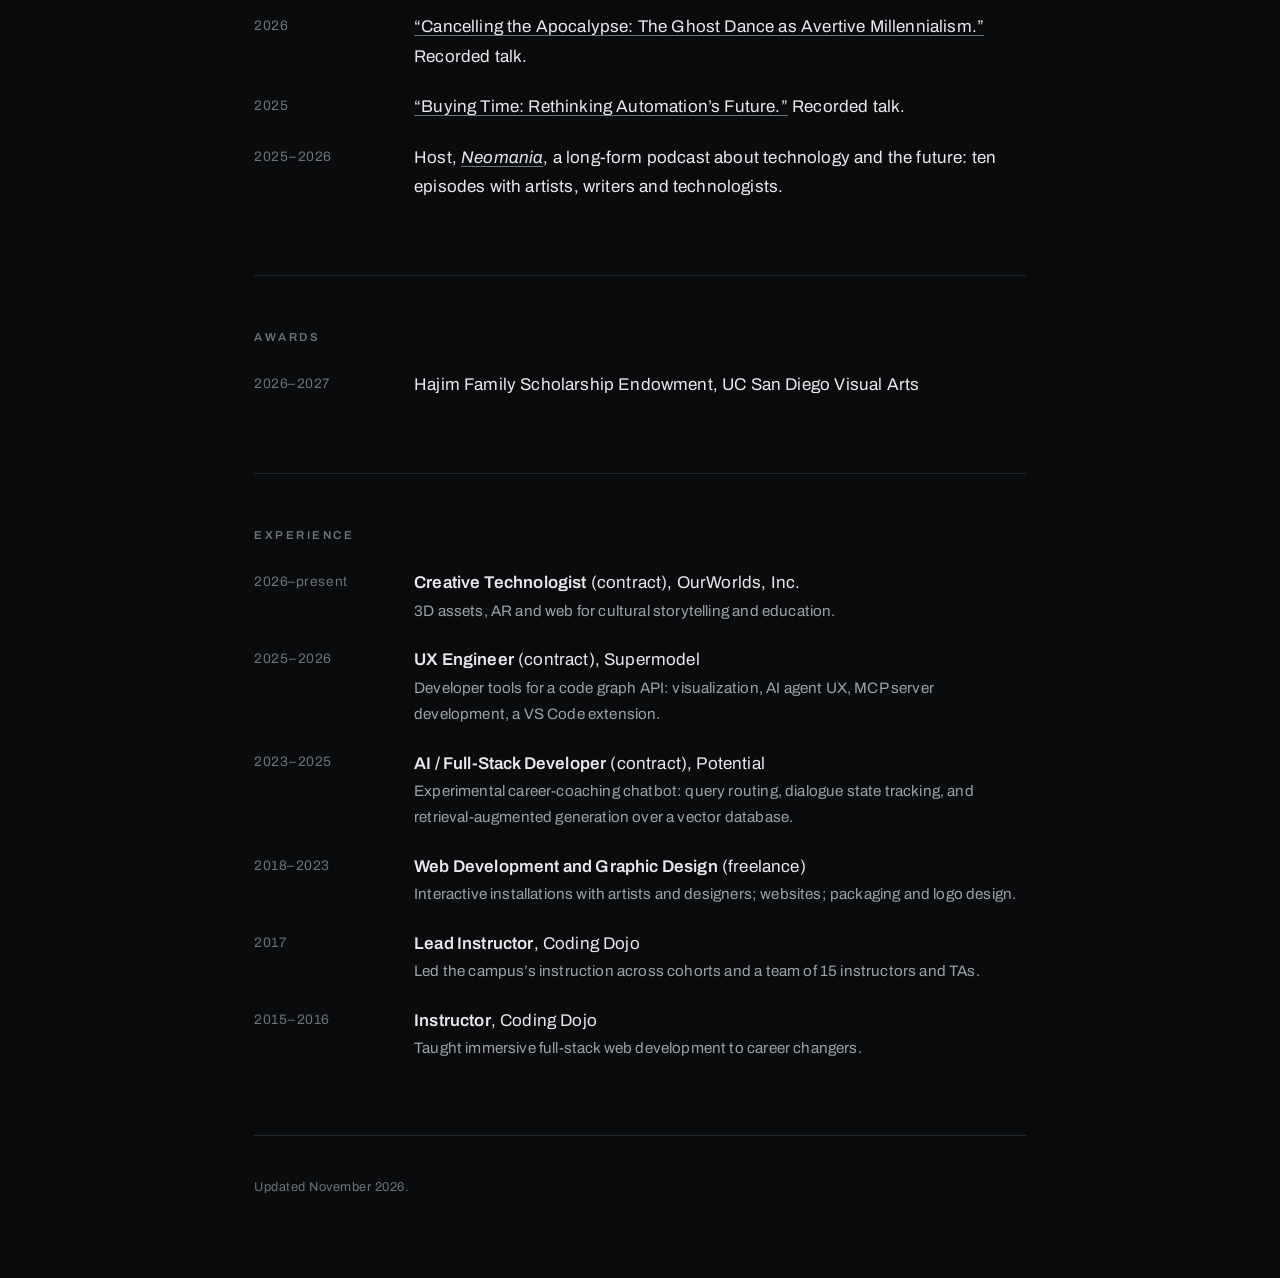
==== commit 9e5013ab: "Link NeurIPS Creative AI listing; drop course number from CV - CV, /work/ and Avatar in Chief page l" ====
--- a/cv/index.html
+++ b/cv/index.html
@@ -28,7 +28,7 @@
     <section class="block" id="education">
         <p class="eyebrow">Education</p>
         <ul class="entries">
-            <li><span class="when">2025–2027</span><span class="what"><strong>University of California, San Diego</strong> — BA, Visual Arts (Speculative Design), expected Spring 2027<span class="note">GPA 4.0 · Graduate coursework: VIS 256, Seminar in Media and New Media (Fall 2026).</span></span></li>
+            <li><span class="when">2025–2027</span><span class="what"><strong>University of California, San Diego</strong> — BA, Visual Arts (Speculative Design), expected Spring 2027<span class="note">GPA 4.0 · Graduate coursework: Seminar in Media and New Media (Fall 2026)</span></span></li>
             <li><span class="when">2021–2023</span><span class="what"><strong>Austin Community College</strong> — AS, Computer Science</span></li>
         </ul>
     </section>
@@ -43,7 +43,7 @@
     <section class="block" id="screenings">
         <p class="eyebrow">Screenings and exhibitions</p>
         <ul class="entries">
-            <li><span class="when">2026</span><span class="what"><a href="https://robotson.media/work/avatar-in-chief/"><em>The Avatar in Chief</em></a> (film, 6 min 20 sec). NeurIPS 2026 Creative AI Track, Sydney, December 2026.</span></li>
+            <li><span class="when">2026</span><span class="what"><a href="https://robotson.media/work/avatar-in-chief/"><em>The Avatar in Chief</em></a> (film, 6 min 20 sec). <a href="https://neurips.cc/virtual/2026/loc/sydney/160669">NeurIPS 2026 Creative AI Track</a>, Sydney, December 2026.</span></li>
         </ul>
     </section>
 
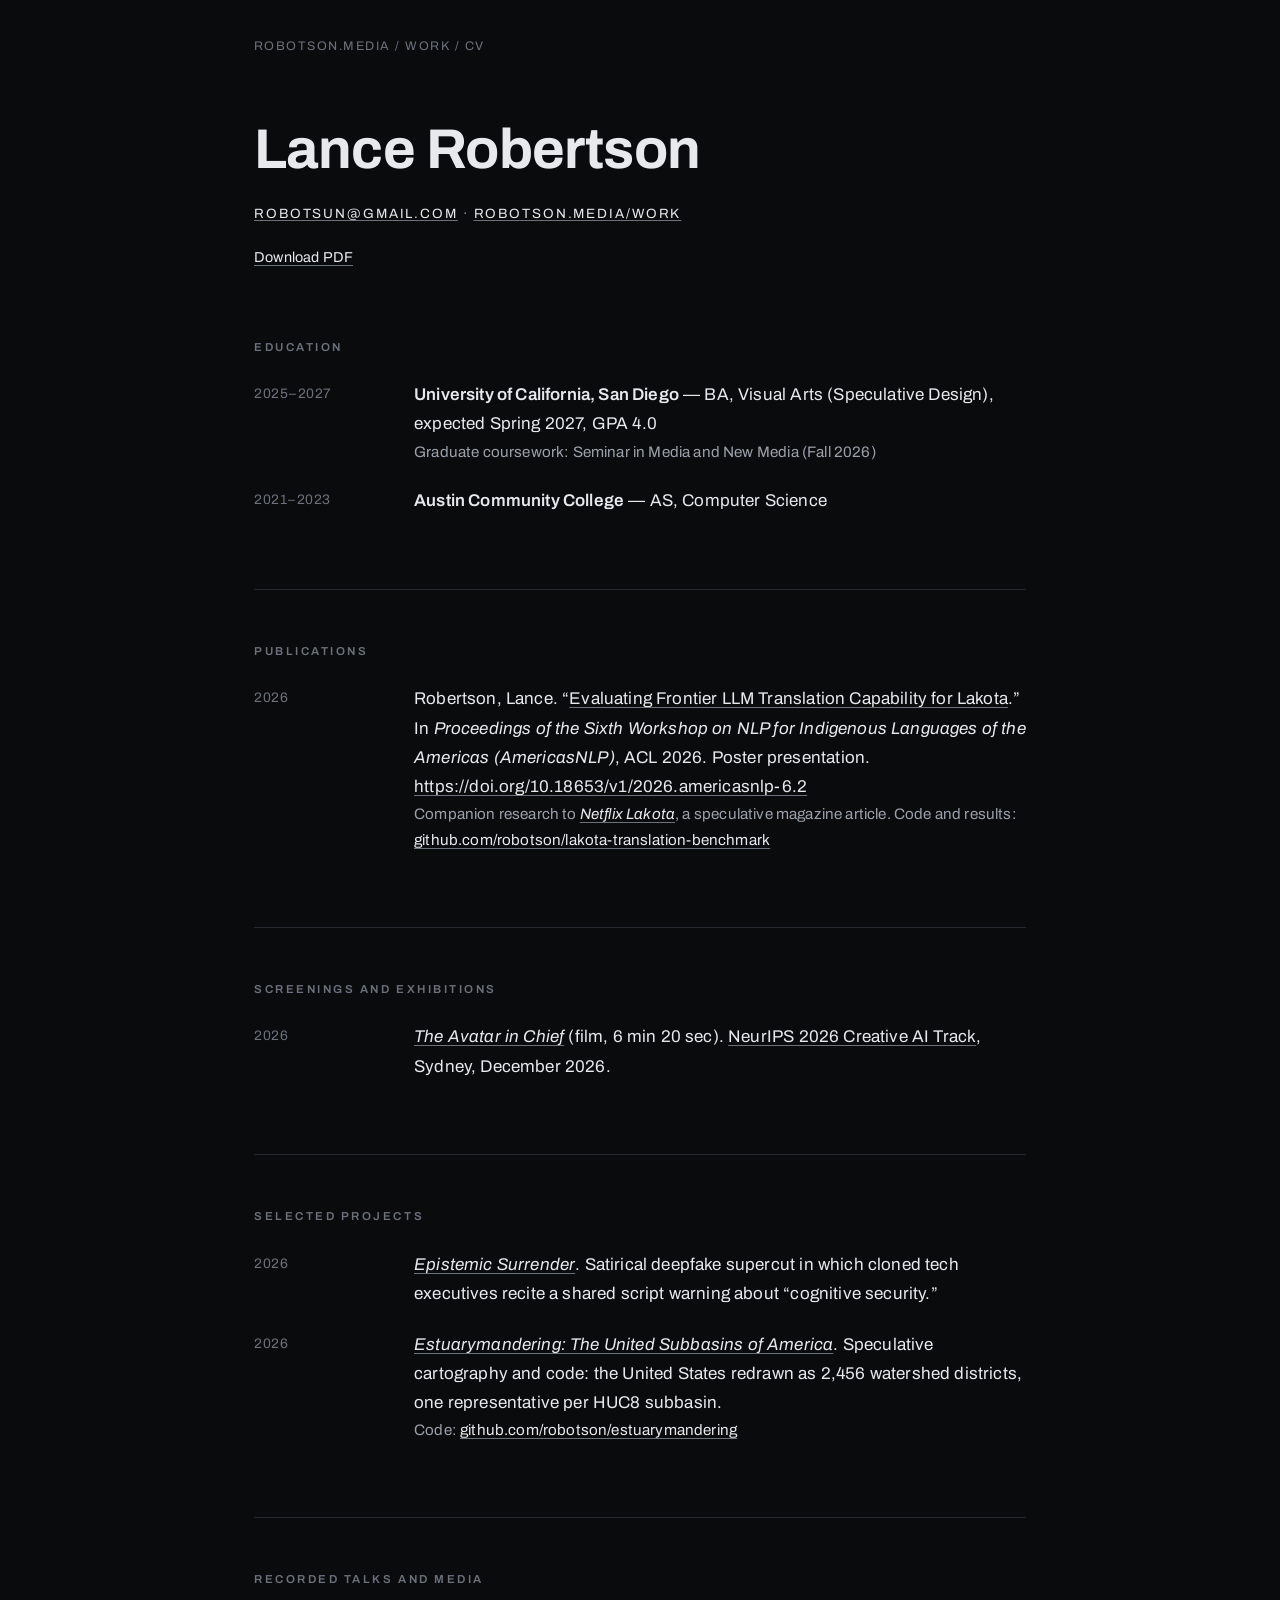
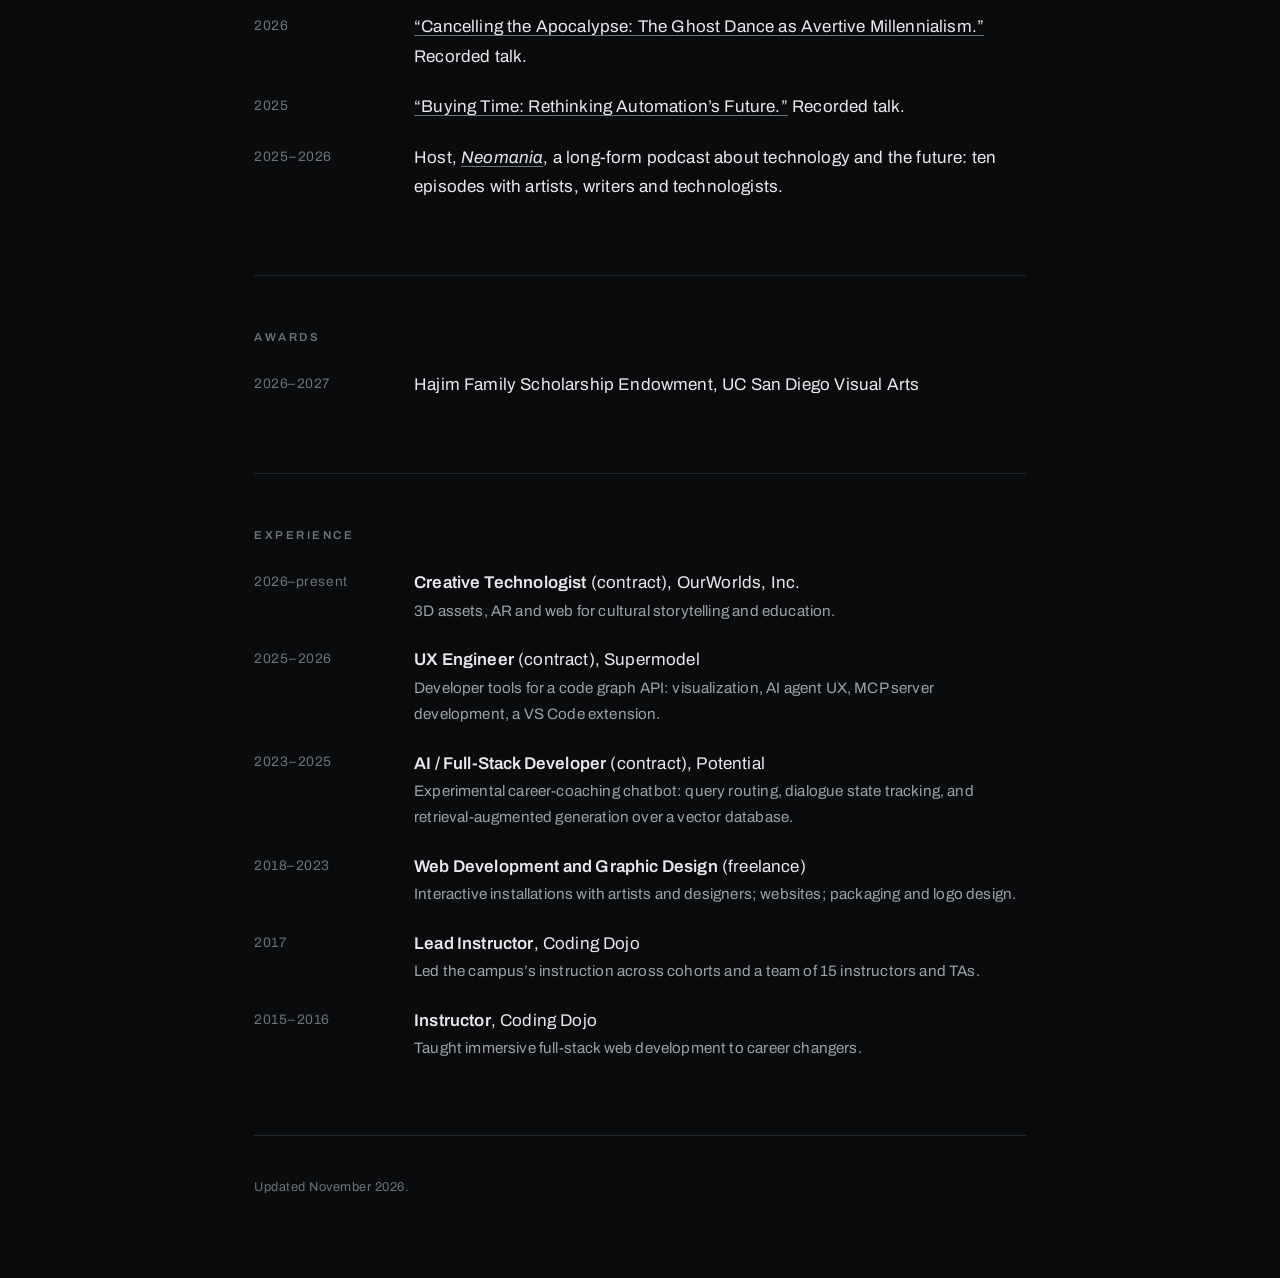
==== commit 20b77387: "CV: move GPA onto degree line; regenerate PDF Co-Authored-By: Claude Opus 5.5 <noreply@anthropic.com" ====
--- a/cv/index.html
+++ b/cv/index.html
@@ -28,7 +28,7 @@
     <section class="block" id="education">
         <p class="eyebrow">Education</p>
         <ul class="entries">
-            <li><span class="when">2025–2027</span><span class="what"><strong>University of California, San Diego</strong> — BA, Visual Arts (Speculative Design), expected Spring 2027<span class="note">GPA 4.0 · Graduate coursework: Seminar in Media and New Media (Fall 2026)</span></span></li>
+            <li><span class="when">2025–2027</span><span class="what"><strong>University of California, San Diego</strong> — BA, Visual Arts (Speculative Design), expected Spring 2027, GPA 4.0<span class="note">Graduate coursework: Seminar in Media and New Media (Fall 2026)</span></span></li>
             <li><span class="when">2021–2023</span><span class="what"><strong>Austin Community College</strong> — AS, Computer Science</span></li>
         </ul>
     </section>
